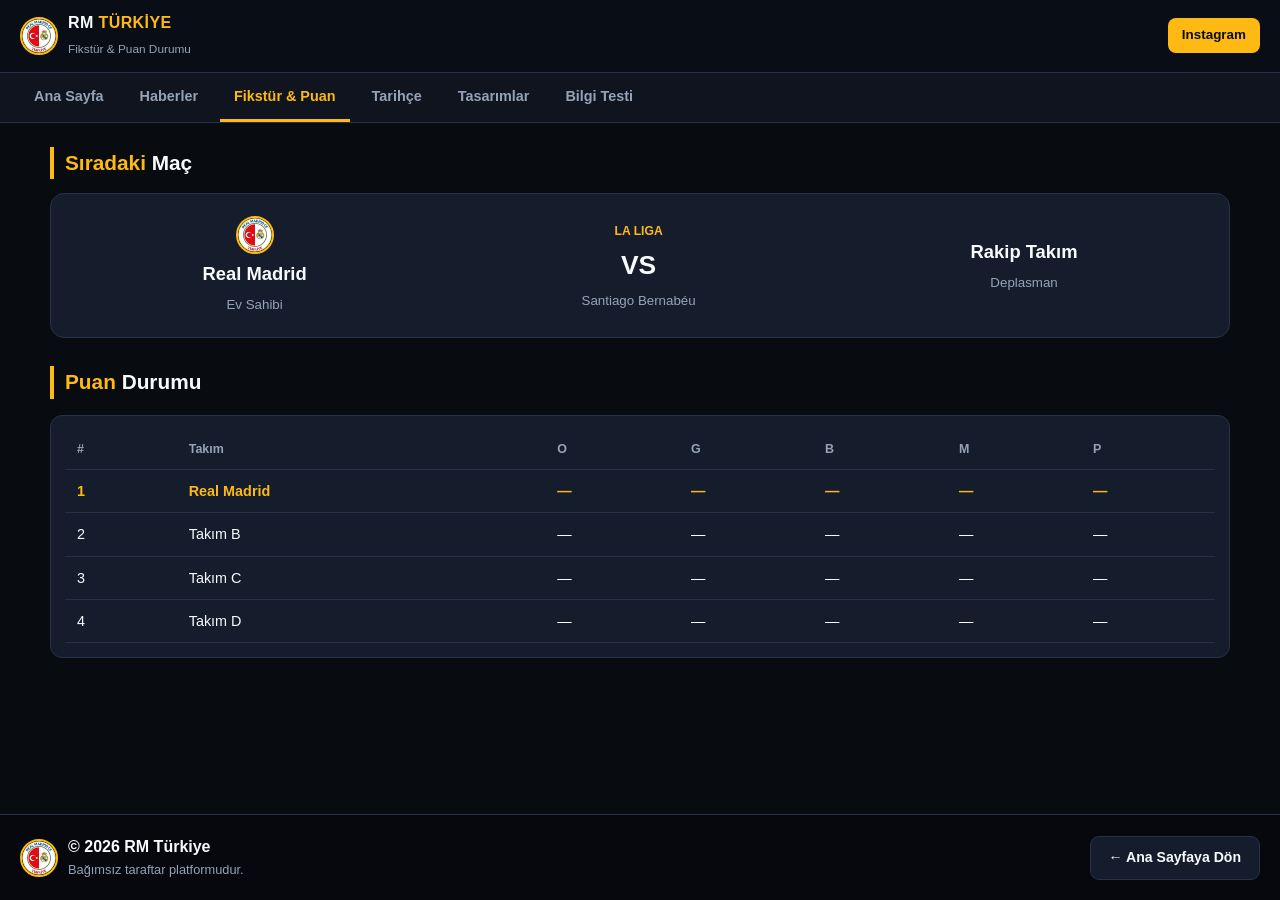
==== fikstur.html @ a96966b7 "Add files via upload" ====
<!DOCTYPE html>
<html lang="tr">
<head>
    <meta charset="UTF-8">
    <meta name="viewport" content="width=device-width, initial-scale=1.0">
    <title>Fikstür & Puan | RM Türkiye</title>
    <link rel="stylesheet" href="style.css">
</head>
<body>
    <header class="topbar">
        <div class="topbar-left">
            <a href="index.html" class="brand">
                <img src="logo.jpg" alt="RM Türkiye Logo" class="logo-circle logo-sm">
                <div class="brand-title"><strong>RM <span>TÜRKİYE</span></strong><small>Fikstür & Puan Durumu</small></div>
            </a>
        </div>
        <div class="topbar-right">
            <a href="https://instagram.com/realmadridcf.turkiye" target="_blank" rel="noopener noreferrer" class="ig-btn">Instagram</a>
        </div>
    </header>

    <nav class="main-nav">
        <a href="index.html">Ana Sayfa</a>
        <a href="haberler.html">Haberler</a>
        <a href="fikstur.html" class="active">Fikstür & Puan</a>
        <a href="tarihce.html">Tarihçe</a>
        <a href="tasarimlar.html">Tasarımlar</a>
        <a href="quiz.html">Bilgi Testi</a>
    </nav>

    <main class="page">
        <div class="sec-head">
            <h2><span>Sıradaki</span> Maç</h2>
        </div>

        <div class="match-strip">
            <div class="club-col">
                <img src="logo.jpg" alt="Real Madrid" class="logo-circle logo-sm">
                <strong>Real Madrid</strong>
                <small>Ev Sahibi</small>
            </div>
            <div class="mid-col">
                <span>LA LIGA</span>
                <div class="vs-big">VS</div>
                <small>Santiago Bernabéu</small>
            </div>
            <div class="club-col">
                <strong>Rakip Takım</strong>
                <small>Deplasman</small>
            </div>
        </div>

        <div class="sec-head section-gap">
            <h2><span>Puan</span> Durumu</h2>
        </div>

        <div class="table-box">
            <table>
                <thead>
                    <tr>
                        <th>#</th>
                        <th>Takım</th>
                        <th>O</th>
                        <th>G</th>
                        <th>B</th>
                        <th>M</th>
                        <th>P</th>
                    </tr>
                </thead>
                <tbody>
                    <tr class="rm-row">
                        <td>1</td>
                        <td>Real Madrid</td>
                        <td>—</td>
                        <td>—</td>
                        <td>—</td>
                        <td>—</td>
                        <td>—</td>
                    </tr>
                    <tr>
                        <td>2</td>
                        <td>Takım B</td>
                        <td>—</td>
                        <td>—</td>
                        <td>—</td>
                        <td>—</td>
                        <td>—</td>
                    </tr>
                    <tr>
                        <td>3</td>
                        <td>Takım C</td>
                        <td>—</td>
                        <td>—</td>
                        <td>—</td>
                        <td>—</td>
                        <td>—</td>
                    </tr>
                    <tr>
                        <td>4</td>
                        <td>Takım D</td>
                        <td>—</td>
                        <td>—</td>
                        <td>—</td>
                        <td>—</td>
                        <td>—</td>
                    </tr>
                </tbody>
            </table>
        </div>
    </main>

    <footer class="site-footer">
        <div class="footer-brand">
            <img src="logo.jpg" alt="RM Türkiye" class="logo-circle logo-sm">
            <div><strong>© 2026 RM Türkiye</strong><p>Bağımsız taraftar platformudur.</p></div>
        </div>
        <a href="index.html" class="btn-dark">← Ana Sayfaya Dön</a>
    </footer>
    <script src="script.js"></script>
</body>
</html>
---- style.css ----
:root {
    --bg: #080b10;
    --panel: #0f141f;
    --card: #151d2d;
    --card-hover: #1b253a;
    --border: #25324a;
    --text: #f8fafc;
    --muted: #94a3b8;
    --gold: #feba12;
    --gold-hover: #e5a506;
    --white-accent: #ffffff;
    --green: #22c55e;
}

* {
    margin: 0;
    padding: 0;
    box-sizing: border-box;
    font-family: 'Segoe UI', Tahoma, Geneva, Verdana, sans-serif;
}

body {
    background: var(--bg);
    color: var(--text);
    line-height: 1.55;
    min-height: 100vh;
    display: flex;
    flex-direction: column;
}

/* Üst Header */
.topbar {
    background: rgba(10, 14, 22, 0.96);
    border-bottom: 1px solid var(--border);
    padding: 11px 20px;
    display: flex;
    justify-content: space-between;
    align-items: center;
    gap: 14px;
    position: sticky;
    top: 0;
    z-index: 120;
}

.topbar-left,
.topbar-right {
    display: flex;
    align-items: center;
    gap: 12px;
}

.brand {
    display: flex;
    align-items: center;
    gap: 10px;
    text-decoration: none;
    color: var(--text);
}

.logo-circle {
    border-radius: 50%;
    object-fit: cover;
    border: 2px solid var(--gold);
}

.logo-sm {
    width: 38px;
    height: 38px;
}

.logo-md {
    width: 64px;
    height: 64px;
}

.brand-title strong {
    display: block;
    font-size: 1rem;
    letter-spacing: 0.4px;
}

.brand-title strong span {
    color: var(--gold);
}

.brand-title small {
    color: var(--muted);
    font-size: 0.74rem;
}

.season-badge {
    background: rgba(254, 186, 18, 0.12);
    border: 1px solid rgba(254, 186, 18, 0.35);
    color: var(--gold);
    padding: 4px 10px;
    border-radius: 999px;
    font-size: 0.76rem;
    font-weight: 700;
}

.search-box {
    background: var(--card);
    border: 1px solid var(--border);
    color: var(--text);
    padding: 7px 12px;
    border-radius: 8px;
    font-size: 0.85rem;
    width: 180px;
}

.search-box:focus {
    outline: none;
    border-color: var(--gold);
}

.ig-btn {
    background: var(--gold);
    color: #080b10;
    text-decoration: none;
    padding: 7px 14px;
    border-radius: 8px;
    font-size: 0.84rem;
    font-weight: 800;
}

.ig-btn:hover {
    background: var(--gold-hover);
}

/* Ayrı Sayfa Sekme Menüsü */
.main-nav {
    background: var(--panel);
    border-bottom: 1px solid var(--border);
    padding: 0 20px;
    display: flex;
    gap: 8px;
    overflow-x: auto;
}

.main-nav a {
    color: var(--muted);
    text-decoration: none;
    padding: 12px 14px;
    font-size: 0.9rem;
    font-weight: 700;
    border-bottom: 3px solid transparent;
    white-space: nowrap;
    transition: 0.18s;
}

.main-nav a:hover {
    color: var(--text);
}

.main-nav a.active {
    color: var(--gold);
    border-bottom-color: var(--gold);
}

/* Sayfa Konteyneri */
.page {
    width: 94%;
    max-width: 1180px;
    margin: 24px auto 44px;
    flex: 1;
}

/* Vitrin Banner */
.hero-banner {
    background: linear-gradient(120deg, #131c2e 0%, #0d1320 65%, rgba(254, 186, 18, 0.12) 100%);
    border: 1px solid var(--border);
    border-radius: 16px;
    padding: 26px;
    display: flex;
    justify-content: space-between;
    align-items: center;
    gap: 20px;
    flex-wrap: wrap;
    margin-bottom: 24px;
}

.hero-tag {
    display: inline-block;
    color: var(--gold);
    font-size: 0.75rem;
    font-weight: 800;
    letter-spacing: 1px;
    margin-bottom: 6px;
}

.hero-banner h1 {
    font-size: 1.85rem;
    margin-bottom: 8px;
}

.hero-banner p {
    color: var(--muted);
    max-width: 650px;
    font-size: 0.94rem;
}

.hero-cta {
    display: flex;
    gap: 10px;
    margin-top: 16px;
    flex-wrap: wrap;
}

.btn-gold {
    background: var(--gold);
    color: #080b10;
    text-decoration: none;
    border: none;
    padding: 10px 18px;
    border-radius: 9px;
    font-weight: 800;
    font-size: 0.88rem;
    cursor: pointer;
    display: inline-block;
}

.btn-gold:hover {
    background: var(--gold-hover);
}

.btn-dark {
    background: var(--card);
    color: var(--text);
    text-decoration: none;
    border: 1px solid var(--border);
    padding: 10px 18px;
    border-radius: 9px;
    font-weight: 700;
    font-size: 0.88rem;
    display: inline-block;
}

.btn-dark:hover {
    border-color: var(--gold);
}

.hero-right-box {
    display: flex;
    align-items: center;
    gap: 14px;
    background: rgba(8, 11, 16, 0.65);
    border: 1px solid var(--border);
    padding: 16px 20px;
    border-radius: 14px;
}

.hero-right-box strong {
    display: block;
    font-size: 1.05rem;
}

.hero-right-box span {
    color: var(--gold);
    font-size: 0.82rem;
    font-weight: 700;
}

/* Bölüm Başlıkları */
.sec-head {
    display: flex;
    justify-content: space-between;
    align-items: center;
    margin-bottom: 14px;
    gap: 10px;
    flex-wrap: wrap;
}

.sec-head h2 {
    font-size: 1.3rem;
    border-left: 4px solid var(--gold);
    padding-left: 11px;
}

.sec-head h2 span {
    color: var(--gold);
}

.link-more {
    color: var(--gold);
    text-decoration: none;
    font-size: 0.86rem;
    font-weight: 700;
}

.section-gap {
    margin-top: 28px;
}

/* Grid ve Kartlar */
.grid-3 {
    display: grid;
    grid-template-columns: repeat(auto-fit, minmax(280px, 1fr));
    gap: 16px;
}

.grid-4 {
    display: grid;
    grid-template-columns: repeat(auto-fit, minmax(190px, 1fr));
    gap: 14px;
}

.card {
    background: var(--card);
    border: 1px solid var(--border);
    border-radius: 12px;
    padding: 18px;
    transition: 0.18s;
}

.card:hover {
    background: var(--card-hover);
    border-color: rgba(254, 186, 18, 0.5);
}

.cat-pill {
    display: inline-block;
    background: rgba(254, 186, 18, 0.12);
    color: var(--gold);
    font-size: 0.72rem;
    font-weight: 800;
    padding: 3px 9px;
    border-radius: 6px;
    margin-bottom: 10px;
}

.card h3 {
    font-size: 1.08rem;
    margin-bottom: 8px;
}

.card p {
    color: var(--muted);
    font-size: 0.9rem;
    margin-bottom: 12px;
}

.meta-date {
    font-size: 0.78rem;
    color: #64748b;
}

/* Maç & Tablo */
.match-strip {
    background: var(--card);
    border: 1px solid var(--border);
    border-radius: 14px;
    padding: 22px;
    display: flex;
    justify-content: space-around;
    align-items: center;
    gap: 16px;
    flex-wrap: wrap;
    text-align: center;
}

.club-col {
    display: flex;
    flex-direction: column;
    align-items: center;
    gap: 6px;
}

.club-col strong {
    font-size: 1.15rem;
}

.club-col small,
.mid-col small {
    color: var(--muted);
}

.mid-col span {
    color: var(--gold);
    font-size: 0.76rem;
    font-weight: 800;
}

.vs-big {
    font-size: 1.65rem;
    font-weight: 900;
    margin: 2px 0;
}

.table-box {
    background: var(--card);
    border: 1px solid var(--border);
    border-radius: 12px;
    padding: 14px;
    margin-top: 16px;
    overflow-x: auto;
}

table {
    width: 100%;
    border-collapse: collapse;
    font-size: 0.9rem;
}

th, td {
    padding: 10px 12px;
    border-bottom: 1px solid var(--border);
    text-align: left;
}

th {
    color: var(--muted);
    font-size: 0.78rem;
}

.rm-row td {
    color: var(--gold);
    font-weight: 800;
}

/* İstatistik Kutuları */
.stat-box {
    background: var(--card);
    border: 1px solid var(--border);
    border-radius: 12px;
    padding: 18px;
    text-align: center;
}

.stat-box strong {
    display: block;
    font-size: 1.65rem;
    color: var(--gold);
}

.stat-box span {
    color: var(--muted);
    font-size: 0.84rem;
}

/* Poster Kartları */
.poster-card {
    background: var(--card);
    border: 1px solid var(--border);
    border-radius: 12px;
    overflow: hidden;
}

.poster-box {
    height: 210px;
    background: linear-gradient(135deg, #1d2942, #0d1322);
    display: flex;
    align-items: center;
    justify-content: center;
    color: var(--gold);
    font-weight: 800;
    letter-spacing: 0.8px;
}

.poster-footer {
    padding: 13px;
    font-weight: 700;
    text-align: center;
}

/* Quiz */
.quiz-panel {
    background: var(--card);
    border: 1px solid var(--border);
    border-radius: 14px;
    padding: 24px;
    max-width: 740px;
}

.quiz-top {
    display: flex;
    justify-content: space-between;
    color: var(--muted);
    font-size: 0.86rem;
    margin-bottom: 14px;
}

.quiz-panel h3 {
    font-size: 1.15rem;
    margin-bottom: 16px;
}

.options-stack {
    display: grid;
    gap: 9px;
    margin-bottom: 14px;
}

.opt-btn {
    text-align: left;
    background: var(--panel);
    color: var(--text);
    border: 1px solid var(--border);
    padding: 11px 14px;
    border-radius: 9px;
    cursor: pointer;
    font-size: 0.92rem;
}

.opt-btn:hover {
    border-color: var(--gold);
}

.quiz-note {
    min-height: 22px;
    color: var(--gold);
    font-size: 0.9rem;
    margin-bottom: 12px;
}

.hidden {
    display: none;
}

/* Footer */
.site-footer {
    background: #06080d;
    border-top: 1px solid var(--border);
    padding: 20px;
    display: flex;
    justify-content: space-between;
    align-items: center;
    gap: 14px;
    flex-wrap: wrap;
}

.footer-brand {
    display: flex;
    align-items: center;
    gap: 10px;
}

.footer-brand p {
    color: var(--muted);
    font-size: 0.8rem;
}

@media (max-width: 760px) {
    .search-box,
    .season-badge {
        display: none;
    }
    .hero-banner h1 {
        font-size: 1.45rem;
    }
}
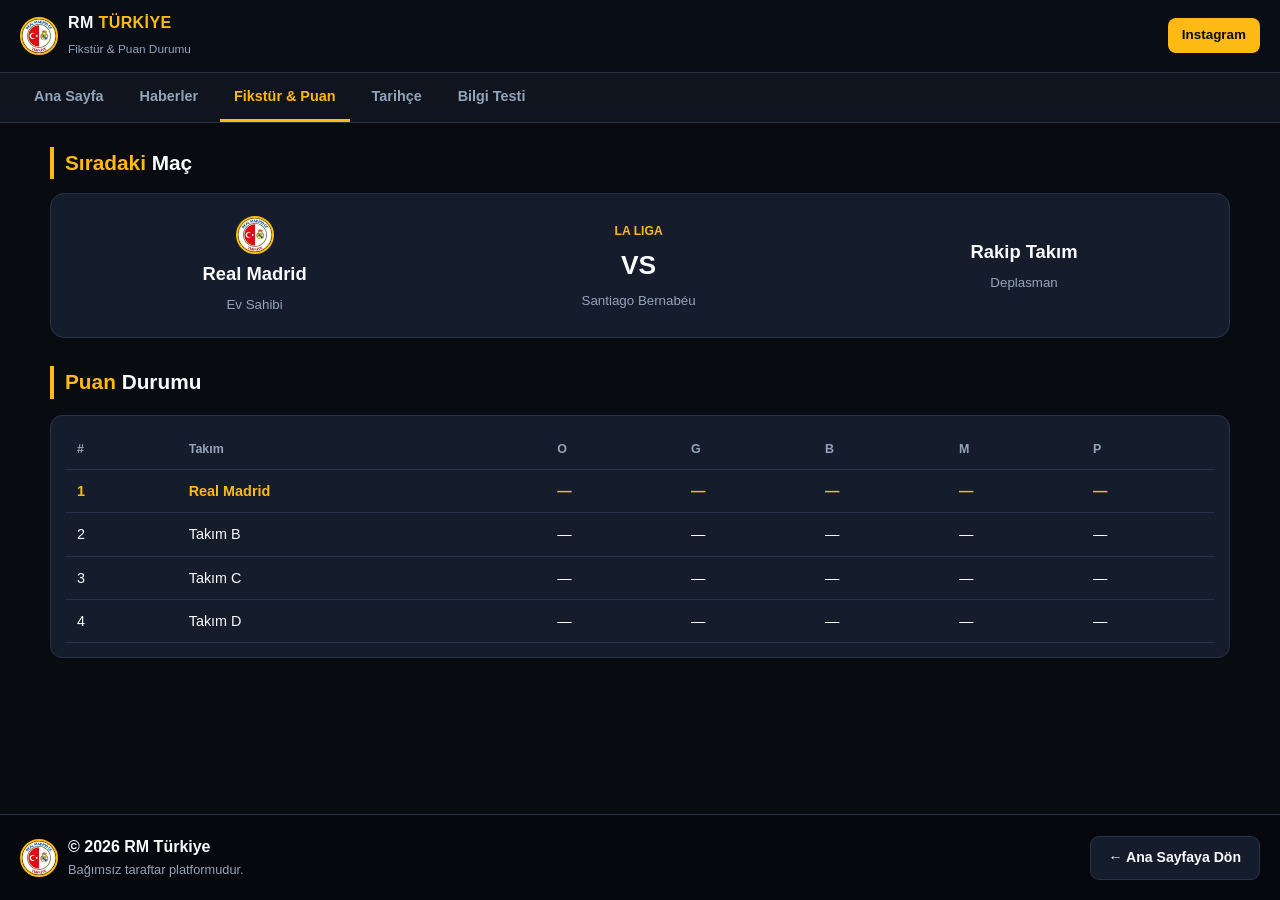
==== commit 5080011c: "Add files via upload" ====
--- a/fikstur.html
+++ b/fikstur.html
@@ -24,7 +24,6 @@
         <a href="haberler.html">Haberler</a>
         <a href="fikstur.html" class="active">Fikstür & Puan</a>
         <a href="tarihce.html">Tarihçe</a>
-        <a href="tasarimlar.html">Tasarımlar</a>
         <a href="quiz.html">Bilgi Testi</a>
     </nav>
 
